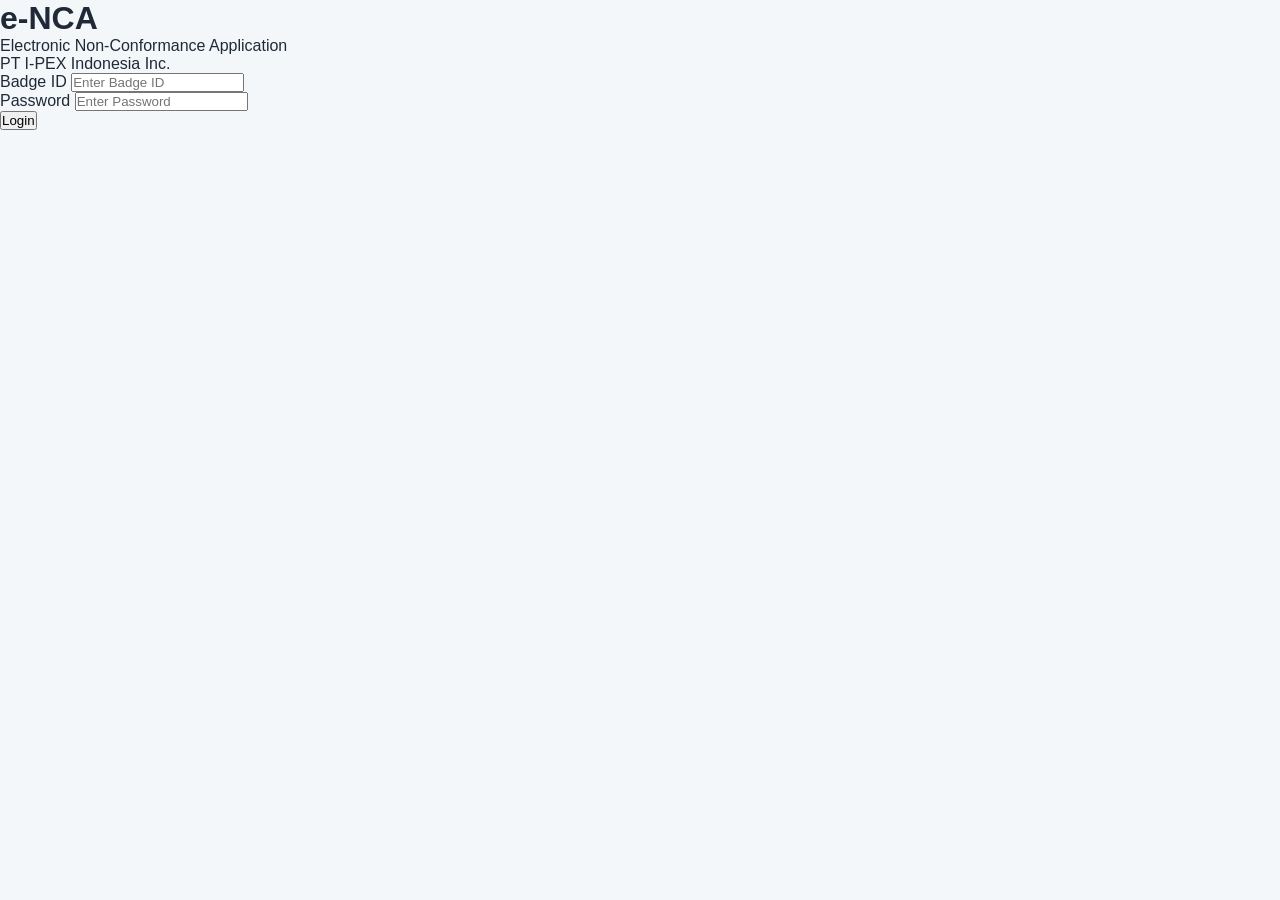
==== index.html @ eb80444a "Update index.html >> Dashboard 2 Chatgpt" ====
<!DOCTYPE html>
<html lang="en">
<head>
    <meta charset="UTF-8">
    <meta name="viewport" content="width=device-width, initial-scale=1.0">

    <title>e-NCA | IPEX Indonesia</title>

    <link rel="stylesheet" href="css/style.css">
</head>

<body>

    <main class="login-page">

        <div class="login-card">

            <div class="login-header">
                <h1>e-NCA</h1>

                <p>
                    Electronic Non-Conformance Application
                </p>

                <span>
                    PT I-PEX Indonesia Inc.
                </span>
            </div>

            <form id="login-form">

                <div class="form-group">

                    <label for="badge-id">
                        Badge ID
                    </label>

                    <input
                        type="text"
                        id="badge-id"
                        placeholder="Enter Badge ID"
                        required
                        autocomplete="username"
                    >

                </div>

                <div class="form-group">

                    <label for="password">
                        Password
                    </label>

                    <input
                        type="password"
                        id="password"
                        placeholder="Enter Password"
                        required
                        autocomplete="current-password"
                    >

                </div>

                <button
                    type="submit"
                    id="login-button"
                >
                    Login
                </button>

                <div id="login-message"></div>

            </form>

        </div>

    </main>

    <script
        type="module"
        src="js/login.js"
    ></script>

</body>
</html>
---- css/style.css ----
/* =========================================================
   e-NCA - Main Dashboard
   ========================================================= */

* {
    box-sizing: border-box;
    margin: 0;
    padding: 0;
}

body {
    font-family: Arial, Helvetica, sans-serif;
    background: #f4f7fa;
    color: #1f2937;
}

/* =========================
   Header
   ========================= */

.app-header {
    background: #0b3a63;
    color: white;
    min-height: 72px;
    padding: 12px 30px;

    display: flex;
    justify-content: space-between;
    align-items: center;
}

.header-left {
    display: flex;
    flex-direction: column;
}

.app-title {
    font-size: 25px;
    font-weight: bold;
}

.app-subtitle {
    font-size: 12px;
    opacity: 0.8;
}

.header-right {
    display: flex;
    align-items: center;
    gap: 18px;
}

.user-info {
    display: flex;
    flex-direction: column;
    text-align: right;
}

.user-info strong {
    font-size: 14px;
}

.user-info span {
    font-size: 11px;
    opacity: 0.75;
}

/* =========================
   Notification
   ========================= */

.notification-button {
    position: relative;

    border: none;
    background: transparent;
    color: white;

    font-size: 22px;
    cursor: pointer;
}

#notification-count {
    position: absolute;

    top: -7px;
    right: -8px;

    min-width: 18px;
    height: 18px;

    background: #dc2626;
    color: white;

    border-radius: 50%;

    font-size: 10px;
    font-weight: bold;

    display: flex;
    align-items: center;
    justify-content: center;
}

/* =========================
   Logout
   ========================= */

.logout-button {
    background: transparent;
    border: 1px solid rgba(255,255,255,0.5);
    color: white;

    padding: 7px 12px;
    border-radius: 5px;

    cursor: pointer;
}

.logout-button:hover {
    background: rgba(255,255,255,0.1);
}

/* =========================
   Container
   ========================= */

.container {
    max-width: 1400px;
    margin: 30px auto;
    padding: 0 25px;
}

/* =========================
   Page Header
   ========================= */

.page-header {
    display: flex;
    justify-content: space-between;
    align-items: center;

    margin-bottom: 25px;
}

.page-header h1 {
    color: #0b3a63;
    margin-bottom: 5px;
}

.page-header p {
    color: #6b7280;
    font-size: 14px;
}

/* =========================
   Buttons
   ========================= */

.primary-button {
    background: #0b3a63;
    color: white;

    border: none;
    border-radius: 6px;

    padding: 11px 16px;

    font-weight: 600;
    cursor: pointer;
}

.primary-button:hover {
    background: #14517f;
}

/* =========================
   KPI
   ========================= */

.kpi-grid {
    display: grid;
    grid-template-columns: repeat(4, 1fr);
    gap: 18px;

    margin-bottom: 25px;
}

.kpi-card {
    background: white;
    border-radius: 8px;

    padding: 20px;

    box-shadow: 0 2px 8px rgba(0,0,0,0.06);

    border-left: 4px solid #1d70b8;
}

.kpi-card span {
    display: block;

    color: #6b7280;
    font-size: 13px;

    margin-bottom: 8px;
}

.kpi-card strong {
    font-size: 28px;
    color: #0b3a63;
}

/* =========================
   Filter
   ========================= */

.filter-card {
    background: white;
    padding: 18px;

    border-radius: 8px;

    display: flex;
    gap: 10px;

    margin-bottom: 20px;

    box-shadow: 0 2px 8px rgba(0,0,0,0.05);
}

.filter-card input,
.filter-card select {
    padding: 10px;

    border: 1px solid #d1d5db;
    border-radius: 5px;

    font-size: 14px;
}

.filter-card input {
    flex: 1;
}

.filter-card button {
    padding: 10px 15px;

    border: 1px solid #d1d5db;
    background: #f9fafb;

    border-radius: 5px;

    cursor: pointer;
}

/* =========================
   Table
   ========================= */

.table-card {
    background: white;
    border-radius: 8px;

    box-shadow: 0 2px 8px rgba(0,0,0,0.05);

    overflow: hidden;
}

.table-header {
    padding: 18px 20px;
    border-bottom: 1px solid #e5e7eb;
}

.table-header h2 {
    color: #0b3a63;
    font-size: 18px;
}

.table-wrapper {
    overflow-x: auto;
}

table {
    width: 100%;
    border-collapse: collapse;
}

th {
    background: #eef3f8;

    color: #374151;

    text-align: left;

    padding: 12px 15px;

    font-size: 13px;
}

td {
    padding: 13px 15px;

    border-bottom: 1px solid #e5e7eb;

    font-size: 13px;
}

tr:hover td {
    background: #f9fafb;
}

.empty-state {
    text-align: center;
    color: #9ca3af;
    padding: 30px;
}

/* =========================
   Responsive
   ========================= */

@media (max-width: 800px) {

    .app-header {
        flex-direction: column;
        align-items: flex-start;
        gap: 12px;
    }

    .header-right {
        width: 100%;
        justify-content: space-between;
    }

    .kpi-grid {
        grid-template-columns: repeat(2, 1fr);
    }

    .page-header {
        flex-direction: column;
        align-items: flex-start;
        gap: 15px;
    }

}

@media (max-width: 500px) {

    .kpi-grid {
        grid-template-columns: 1fr;
    }

    .filter-card {
        flex-direction: column;
    }

}
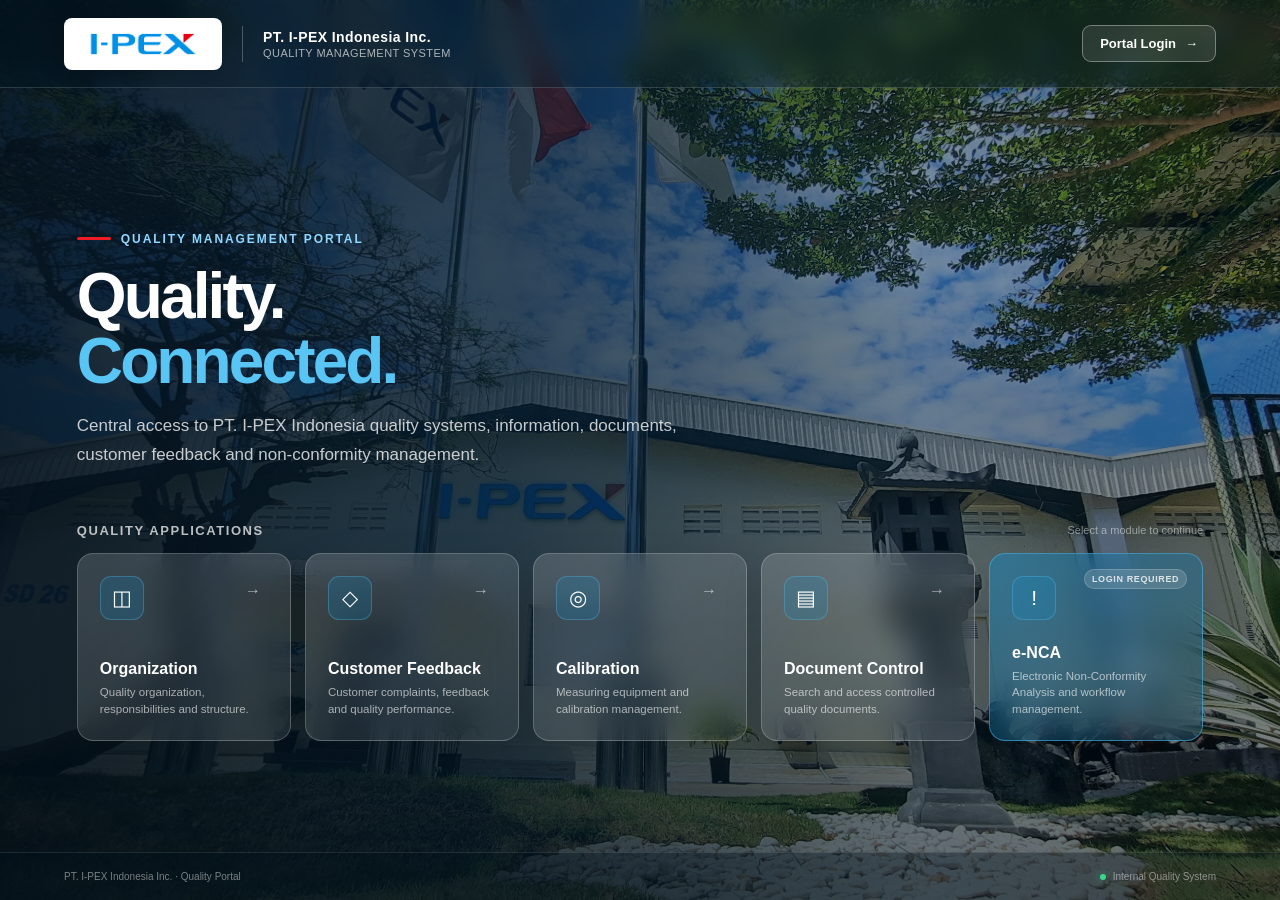
==== commit 1e42c64b: "Update index.html - homepage" ====
--- a/index.html
+++ b/index.html
@@ -1,85 +1,1240 @@
 <!DOCTYPE html>
 <html lang="en">
+
 <head>
+
     <meta charset="UTF-8">
-    <meta name="viewport" content="width=device-width, initial-scale=1.0">
-
-    <title>e-NCA | IPEX Indonesia</title>
-
-    <link rel="stylesheet" href="css/style.css">
+
+    <meta
+        name="viewport"
+        content="width=device-width, initial-scale=1.0"
+    >
+
+    <meta
+        name="theme-color"
+        content="#008fdd"
+    >
+
+    <title>IPI Quality Portal</title>
+
+    <style>
+
+        /* =========================================================
+           ROOT
+           ========================================================= */
+
+        :root {
+
+            --ipex-blue: #0095df;
+            --ipex-blue-dark: #006eae;
+            --ipex-blue-deep: #004d7f;
+            --ipex-red: #ed1c24;
+
+            --white: #ffffff;
+
+            --text-dark: #0f172a;
+            --text-muted: #64748b;
+
+            --border: rgba(255,255,255,.22);
+
+            --glass:
+                rgba(255,255,255,.12);
+
+            --glass-hover:
+                rgba(255,255,255,.20);
+
+        }
+
+
+        * {
+            box-sizing: border-box;
+            margin: 0;
+            padding: 0;
+        }
+
+
+        html,
+        body {
+            width: 100%;
+            min-height: 100%;
+        }
+
+
+        body {
+
+            font-family:
+                Inter,
+                "Segoe UI",
+                Arial,
+                sans-serif;
+
+            background: #071827;
+
+            color: var(--white);
+
+            overflow-x: hidden;
+        }
+
+
+        button,
+        a {
+            font: inherit;
+        }
+
+
+        a {
+            color: inherit;
+            text-decoration: none;
+        }
+
+
+        /* =========================================================
+           BACKGROUND
+           ========================================================= */
+
+        .portal-background {
+
+            position: fixed;
+            inset: 0;
+
+            background-image:
+                url("./assets/images/IPI-Front.png");
+
+            background-size: cover;
+            background-position: center center;
+            background-repeat: no-repeat;
+
+            z-index: -3;
+
+            transform: scale(1.015);
+        }
+
+
+        .portal-overlay {
+
+            position: fixed;
+            inset: 0;
+
+            background:
+                linear-gradient(
+                    90deg,
+                    rgba(3, 19, 32, .91) 0%,
+                    rgba(4, 30, 49, .78) 40%,
+                    rgba(4, 37, 59, .46) 72%,
+                    rgba(3, 20, 32, .42) 100%
+                );
+
+            z-index: -2;
+        }
+
+
+        .portal-gradient {
+
+            position: fixed;
+            inset: 0;
+
+            background:
+                linear-gradient(
+                    180deg,
+                    rgba(0,0,0,.16),
+                    transparent 30%,
+                    rgba(0,0,0,.28)
+                );
+
+            z-index: -1;
+        }
+
+
+        /* =========================================================
+           APP
+           ========================================================= */
+
+        .portal {
+
+            min-height: 100vh;
+
+            display: flex;
+            flex-direction: column;
+        }
+
+
+        /* =========================================================
+           HEADER
+           ========================================================= */
+
+        .portal-header {
+
+            height: 88px;
+
+            padding:
+                0 clamp(24px, 5vw, 80px);
+
+            display: flex;
+            align-items: center;
+            justify-content: space-between;
+
+            border-bottom:
+                1px solid rgba(255,255,255,.15);
+
+            background:
+                rgba(3, 23, 38, .30);
+
+            backdrop-filter:
+                blur(12px);
+
+            -webkit-backdrop-filter:
+                blur(12px);
+        }
+
+
+        .brand {
+
+            display: flex;
+            align-items: center;
+
+            gap: 20px;
+        }
+
+
+        .brand-logo-box {
+
+            height: 52px;
+
+            min-width: 150px;
+
+            display: flex;
+            align-items: center;
+
+            padding:
+                8px 14px;
+
+            background: white;
+
+            border-radius: 8px;
+
+            box-shadow:
+                0 8px 25px
+                rgba(0,0,0,.15);
+        }
+
+
+        .brand-logo {
+
+            width: 130px;
+            max-height: 38px;
+
+            object-fit: contain;
+        }
+
+
+        .brand-divider {
+
+            width: 1px;
+            height: 36px;
+
+            background:
+                rgba(255,255,255,.25);
+        }
+
+
+        .brand-company {
+
+            display: flex;
+            flex-direction: column;
+
+            gap: 2px;
+        }
+
+
+        .brand-company strong {
+
+            font-size: 14px;
+
+            letter-spacing:
+                .03em;
+        }
+
+
+        .brand-company span {
+
+            font-size: 11px;
+
+            color:
+                rgba(255,255,255,.65);
+
+            letter-spacing:
+                .04em;
+        }
+
+
+        /* =========================================================
+           HEADER LOGIN
+           ========================================================= */
+
+        .header-login {
+
+            display: inline-flex;
+            align-items: center;
+
+            gap: 9px;
+
+            padding:
+                10px 17px;
+
+            border:
+                1px solid
+                rgba(255,255,255,.35);
+
+            border-radius: 9px;
+
+            background:
+                rgba(255,255,255,.10);
+
+            color: white;
+
+            font-size: 13px;
+            font-weight: 600;
+
+            transition:
+                .2s ease;
+        }
+
+
+        .header-login:hover {
+
+            background:
+                rgba(255,255,255,.18);
+
+            border-color:
+                rgba(255,255,255,.60);
+
+            transform:
+                translateY(-1px);
+        }
+
+
+        /* =========================================================
+           MAIN
+           ========================================================= */
+
+        .portal-main {
+
+            flex: 1;
+
+            width: 100%;
+
+            max-width: 1500px;
+
+            margin: 0 auto;
+
+            padding:
+                clamp(55px, 8vh, 100px)
+                clamp(24px, 6vw, 90px)
+                45px;
+
+            display: flex;
+            flex-direction: column;
+
+            justify-content: center;
+        }
+
+
+        /* =========================================================
+           HERO
+           ========================================================= */
+
+        .hero {
+
+            max-width: 800px;
+
+            margin-bottom:
+                clamp(38px, 6vh, 65px);
+        }
+
+
+        .hero-eyebrow {
+
+            display: inline-flex;
+            align-items: center;
+
+            gap: 10px;
+
+            margin-bottom: 18px;
+
+            font-size: 12px;
+            font-weight: 700;
+
+            text-transform: uppercase;
+
+            letter-spacing:
+                .16em;
+
+            color: #8ed8ff;
+        }
+
+
+        .hero-eyebrow::before {
+
+            content: "";
+
+            width: 34px;
+            height: 3px;
+
+            border-radius: 20px;
+
+            background:
+                var(--ipex-red);
+        }
+
+
+        .hero h1 {
+
+            font-size:
+                clamp(38px, 5vw, 68px);
+
+            line-height: 1.02;
+
+            letter-spacing:
+                -.045em;
+
+            font-weight: 700;
+
+            margin-bottom: 18px;
+        }
+
+
+        .hero h1 span {
+
+            color: #59c5f5;
+        }
+
+
+        .hero-description {
+
+            max-width: 670px;
+
+            font-size:
+                clamp(14px, 1.4vw, 17px);
+
+            line-height: 1.65;
+
+            color:
+                rgba(255,255,255,.77);
+        }
+
+
+        /* =========================================================
+           MODULE AREA
+           ========================================================= */
+
+        .module-heading {
+
+            display: flex;
+            align-items: center;
+            justify-content: space-between;
+
+            margin-bottom: 15px;
+
+            gap: 20px;
+        }
+
+
+        .module-heading h2 {
+
+            font-size: 13px;
+
+            text-transform: uppercase;
+
+            letter-spacing:
+                .12em;
+
+            font-weight: 700;
+
+            color:
+                rgba(255,255,255,.72);
+        }
+
+
+        .module-heading span {
+
+            font-size: 11px;
+
+            color:
+                rgba(255,255,255,.48);
+        }
+
+
+        .module-grid {
+
+            display: grid;
+
+            grid-template-columns:
+                repeat(5, minmax(0, 1fr));
+
+            gap: 14px;
+        }
+
+
+        /* =========================================================
+           MODULE CARD
+           ========================================================= */
+
+        .module-card {
+
+            position: relative;
+
+            min-height: 175px;
+
+            padding: 22px;
+
+            display: flex;
+            flex-direction: column;
+
+            justify-content: space-between;
+
+            border:
+                1px solid var(--border);
+
+            border-radius: 16px;
+
+            background:
+                linear-gradient(
+                    145deg,
+                    rgba(255,255,255,.16),
+                    rgba(255,255,255,.07)
+                );
+
+            backdrop-filter:
+                blur(14px);
+
+            -webkit-backdrop-filter:
+                blur(14px);
+
+            box-shadow:
+                0 15px 40px
+                rgba(0,0,0,.13);
+
+            overflow: hidden;
+
+            transition:
+                transform .22s ease,
+                border-color .22s ease,
+                background .22s ease,
+                box-shadow .22s ease;
+        }
+
+
+        .module-card::before {
+
+            content: "";
+
+            position: absolute;
+
+            left: 0;
+            top: 0;
+
+            width: 3px;
+            height: 0;
+
+            background:
+                var(--ipex-blue);
+
+            transition:
+                height .25s ease;
+        }
+
+
+        .module-card:hover {
+
+            transform:
+                translateY(-5px);
+
+            background:
+                linear-gradient(
+                    145deg,
+                    rgba(255,255,255,.23),
+                    rgba(255,255,255,.11)
+                );
+
+            border-color:
+                rgba(255,255,255,.40);
+
+            box-shadow:
+                0 22px 50px
+                rgba(0,0,0,.20);
+        }
+
+
+        .module-card:hover::before {
+
+            height: 100%;
+        }
+
+
+        .module-top {
+
+            display: flex;
+            justify-content: space-between;
+
+            align-items: flex-start;
+        }
+
+
+        .module-icon {
+
+            width: 44px;
+            height: 44px;
+
+            border-radius: 11px;
+
+            display: flex;
+            align-items: center;
+            justify-content: center;
+
+            background:
+                rgba(0,149,223,.18);
+
+            border:
+                1px solid
+                rgba(96,200,248,.28);
+
+            font-size: 21px;
+        }
+
+
+        .module-arrow {
+
+            width: 30px;
+            height: 30px;
+
+            display: flex;
+            align-items: center;
+            justify-content: center;
+
+            border-radius: 50%;
+
+            color:
+                rgba(255,255,255,.60);
+
+            transition:
+                .2s ease;
+        }
+
+
+        .module-card:hover
+        .module-arrow {
+
+            background:
+                rgba(255,255,255,.13);
+
+            color: white;
+
+            transform:
+                translateX(2px);
+        }
+
+
+        .module-content {
+
+            margin-top: 24px;
+        }
+
+
+        .module-content h3 {
+
+            font-size: 16px;
+
+            margin-bottom: 6px;
+        }
+
+
+        .module-content p {
+
+            font-size: 11.5px;
+
+            line-height: 1.45;
+
+            color:
+                rgba(255,255,255,.62);
+        }
+
+
+        /* =========================================================
+           e-NCA FEATURED CARD
+           ========================================================= */
+
+        .module-card.featured {
+
+            border-color:
+                rgba(76,195,250,.48);
+
+            background:
+                linear-gradient(
+                    145deg,
+                    rgba(0,149,223,.38),
+                    rgba(0,83,132,.24)
+                );
+        }
+
+
+        .module-card.featured::before {
+
+            background:
+                var(--ipex-red);
+        }
+
+
+        .secure-badge {
+
+            position: absolute;
+
+            top: 15px;
+            right: 15px;
+
+            padding:
+                4px 7px;
+
+            border-radius: 20px;
+
+            background:
+                rgba(255,255,255,.15);
+
+            border:
+                1px solid
+                rgba(255,255,255,.18);
+
+            font-size: 9px;
+
+            font-weight: 700;
+
+            text-transform: uppercase;
+
+            letter-spacing:
+                .07em;
+
+            color:
+                rgba(255,255,255,.80);
+        }
+
+
+        /* =========================================================
+           FOOTER
+           ========================================================= */
+
+        .portal-footer {
+
+            padding:
+                18px
+                clamp(24px, 5vw, 80px);
+
+            display: flex;
+            align-items: center;
+            justify-content: space-between;
+
+            gap: 20px;
+
+            border-top:
+                1px solid rgba(255,255,255,.10);
+
+            background:
+                rgba(2, 17, 28, .35);
+
+            font-size: 10px;
+
+            color:
+                rgba(255,255,255,.46);
+        }
+
+
+        .footer-system {
+
+            display: flex;
+            align-items: center;
+
+            gap: 7px;
+        }
+
+
+        .system-dot {
+
+            width: 6px;
+            height: 6px;
+
+            border-radius: 50%;
+
+            background:
+                #39d98a;
+
+            box-shadow:
+                0 0 10px
+                rgba(57,217,138,.65);
+        }
+
+
+        /* =========================================================
+           RESPONSIVE
+           ========================================================= */
+
+        @media (max-width: 1150px) {
+
+            .module-grid {
+
+                grid-template-columns:
+                    repeat(3, 1fr);
+            }
+
+        }
+
+
+        @media (max-width: 760px) {
+
+            .portal-header {
+
+                height: 72px;
+
+                padding:
+                    0 18px;
+            }
+
+
+            .brand-logo-box {
+
+                min-width: auto;
+                height: 44px;
+
+                padding:
+                    7px 10px;
+            }
+
+
+            .brand-logo {
+
+                width: 105px;
+            }
+
+
+            .brand-divider,
+            .brand-company {
+
+                display: none;
+            }
+
+
+            .header-login span {
+
+                display: none;
+            }
+
+
+            .portal-main {
+
+                padding:
+                    55px 18px
+                    35px;
+            }
+
+
+            .hero {
+
+                margin-bottom: 38px;
+            }
+
+
+            .hero h1 {
+
+                font-size: 40px;
+            }
+
+
+            .module-grid {
+
+                grid-template-columns:
+                    repeat(2, 1fr);
+            }
+
+
+            .module-heading span {
+
+                display: none;
+            }
+
+
+            .portal-footer {
+
+                padding:
+                    15px 18px;
+
+                flex-direction: column;
+
+                align-items: flex-start;
+            }
+
+        }
+
+
+        @media (max-width: 500px) {
+
+            .module-grid {
+
+                grid-template-columns:
+                    1fr;
+            }
+
+
+            .module-card {
+
+                min-height: 150px;
+            }
+
+        }
+
+    </style>
+
 </head>
 
+
 <body>
 
-    <main class="login-page">
-
-        <div class="login-card">
-
-            <div class="login-header">
-                <h1>e-NCA</h1>
-
-                <p>
-                    Electronic Non-Conformance Application
+
+    <!-- =====================================================
+         FACTORY BACKGROUND
+         ===================================================== -->
+
+    <div class="portal-background"></div>
+    <div class="portal-overlay"></div>
+    <div class="portal-gradient"></div>
+
+
+    <div class="portal">
+
+
+        <!-- =================================================
+             HEADER
+             ================================================= -->
+
+        <header class="portal-header">
+
+
+            <div class="brand">
+
+                <div class="brand-logo-box">
+
+                    <img
+                        src="./assets/images/i-pex-logo.png"
+                        alt="I-PEX"
+                        class="brand-logo"
+                    >
+
+                </div>
+
+
+                <div class="brand-divider"></div>
+
+
+                <div class="brand-company">
+
+                    <strong>
+                        PT. I-PEX Indonesia Inc.
+                    </strong>
+
+                    <span>
+                        QUALITY MANAGEMENT SYSTEM
+                    </span>
+
+                </div>
+
+            </div>
+
+
+            <a
+                href="./pages/login.html"
+                class="header-login"
+            >
+
+                <span>Portal Login</span>
+
+                <strong>→</strong>
+
+            </a>
+
+
+        </header>
+
+
+        <!-- =================================================
+             MAIN
+             ================================================= -->
+
+        <main class="portal-main">
+
+
+            <!-- HERO -->
+
+            <section class="hero">
+
+                <div class="hero-eyebrow">
+                    Quality Management Portal
+                </div>
+
+
+                <h1>
+                    Quality.
+                    <br>
+                    <span>Connected.</span>
+                </h1>
+
+
+                <p class="hero-description">
+
+                    Central access to PT. I-PEX Indonesia
+                    quality systems, information, documents,
+                    customer feedback and non-conformity
+                    management.
+
                 </p>
 
-                <span>
-                    PT I-PEX Indonesia Inc.
-                </span>
+            </section>
+
+
+            <!-- =================================================
+                 MODULES
+                 ================================================= -->
+
+            <section>
+
+
+                <div class="module-heading">
+
+                    <h2>
+                        Quality Applications
+                    </h2>
+
+                    <span>
+                        Select a module to continue
+                    </span>
+
+                </div>
+
+
+                <div class="module-grid">
+
+
+                    <!-- ORGANIZATION -->
+
+                    <a
+                        href="./pages/organization.html"
+                        class="module-card"
+                    >
+
+                        <div class="module-top">
+
+                            <div class="module-icon">
+                                ◫
+                            </div>
+
+                            <div class="module-arrow">
+                                →
+                            </div>
+
+                        </div>
+
+
+                        <div class="module-content">
+
+                            <h3>
+                                Organization
+                            </h3>
+
+                            <p>
+                                Quality organization,
+                                responsibilities and structure.
+                            </p>
+
+                        </div>
+
+                    </a>
+
+
+                    <!-- CUSTOMER FEEDBACK -->
+
+                    <a
+                        href="./pages/customer-feedback.html"
+                        class="module-card"
+                    >
+
+                        <div class="module-top">
+
+                            <div class="module-icon">
+                                ◇
+                            </div>
+
+                            <div class="module-arrow">
+                                →
+                            </div>
+
+                        </div>
+
+
+                        <div class="module-content">
+
+                            <h3>
+                                Customer Feedback
+                            </h3>
+
+                            <p>
+                                Customer complaints, feedback
+                                and quality performance.
+                            </p>
+
+                        </div>
+
+                    </a>
+
+
+                    <!-- CALIBRATION -->
+
+                    <a
+                        href="./pages/calibration.html"
+                        class="module-card"
+                    >
+
+                        <div class="module-top">
+
+                            <div class="module-icon">
+                                ◎
+                            </div>
+
+                            <div class="module-arrow">
+                                →
+                            </div>
+
+                        </div>
+
+
+                        <div class="module-content">
+
+                            <h3>
+                                Calibration
+                            </h3>
+
+                            <p>
+                                Measuring equipment and
+                                calibration management.
+                            </p>
+
+                        </div>
+
+                    </a>
+
+
+                    <!-- DOCUMENT CONTROL -->
+
+                    <a
+                        href="./pages/document-control.html"
+                        class="module-card"
+                    >
+
+                        <div class="module-top">
+
+                            <div class="module-icon">
+                                ▤
+                            </div>
+
+                            <div class="module-arrow">
+                                →
+                            </div>
+
+                        </div>
+
+
+                        <div class="module-content">
+
+                            <h3>
+                                Document Control
+                            </h3>
+
+                            <p>
+                                Search and access controlled
+                                quality documents.
+                            </p>
+
+                        </div>
+
+                    </a>
+
+
+                    <!-- e-NCA -->
+
+                    <a
+                        href="./pages/login.html"
+                        class="module-card featured"
+                    >
+
+                        <div class="secure-badge">
+                            Login Required
+                        </div>
+
+
+                        <div class="module-top">
+
+                            <div class="module-icon">
+                                !
+                            </div>
+
+                        </div>
+
+
+                        <div class="module-content">
+
+                            <h3>
+                                e-NCA
+                            </h3>
+
+                            <p>
+                                Electronic Non-Conformity
+                                Analysis and workflow management.
+                            </p>
+
+                        </div>
+
+                    </a>
+
+
+                </div>
+
+            </section>
+
+
+        </main>
+
+
+        <!-- =================================================
+             FOOTER
+             ================================================= -->
+
+        <footer class="portal-footer">
+
+
+            <div>
+                PT. I-PEX Indonesia Inc. · Quality Portal
             </div>
 
-            <form id="login-form">
-
-                <div class="form-group">
-
-                    <label for="badge-id">
-                        Badge ID
-                    </label>
-
-                    <input
-                        type="text"
-                        id="badge-id"
-                        placeholder="Enter Badge ID"
-                        required
-                        autocomplete="username"
-                    >
-
-                </div>
-
-                <div class="form-group">
-
-                    <label for="password">
-                        Password
-                    </label>
-
-                    <input
-                        type="password"
-                        id="password"
-                        placeholder="Enter Password"
-                        required
-                        autocomplete="current-password"
-                    >
-
-                </div>
-
-                <button
-                    type="submit"
-                    id="login-button"
-                >
-                    Login
-                </button>
-
-                <div id="login-message"></div>
-
-            </form>
-
-        </div>
-
-    </main>
-
-    <script
-        type="module"
-        src="js/login.js"
-    ></script>
+
+            <div class="footer-system">
+
+                <span class="system-dot"></span>
+
+                Internal Quality System
+
+            </div>
+
+
+        </footer>
+
+
+    </div>
+
 
 </body>
+
 </html>
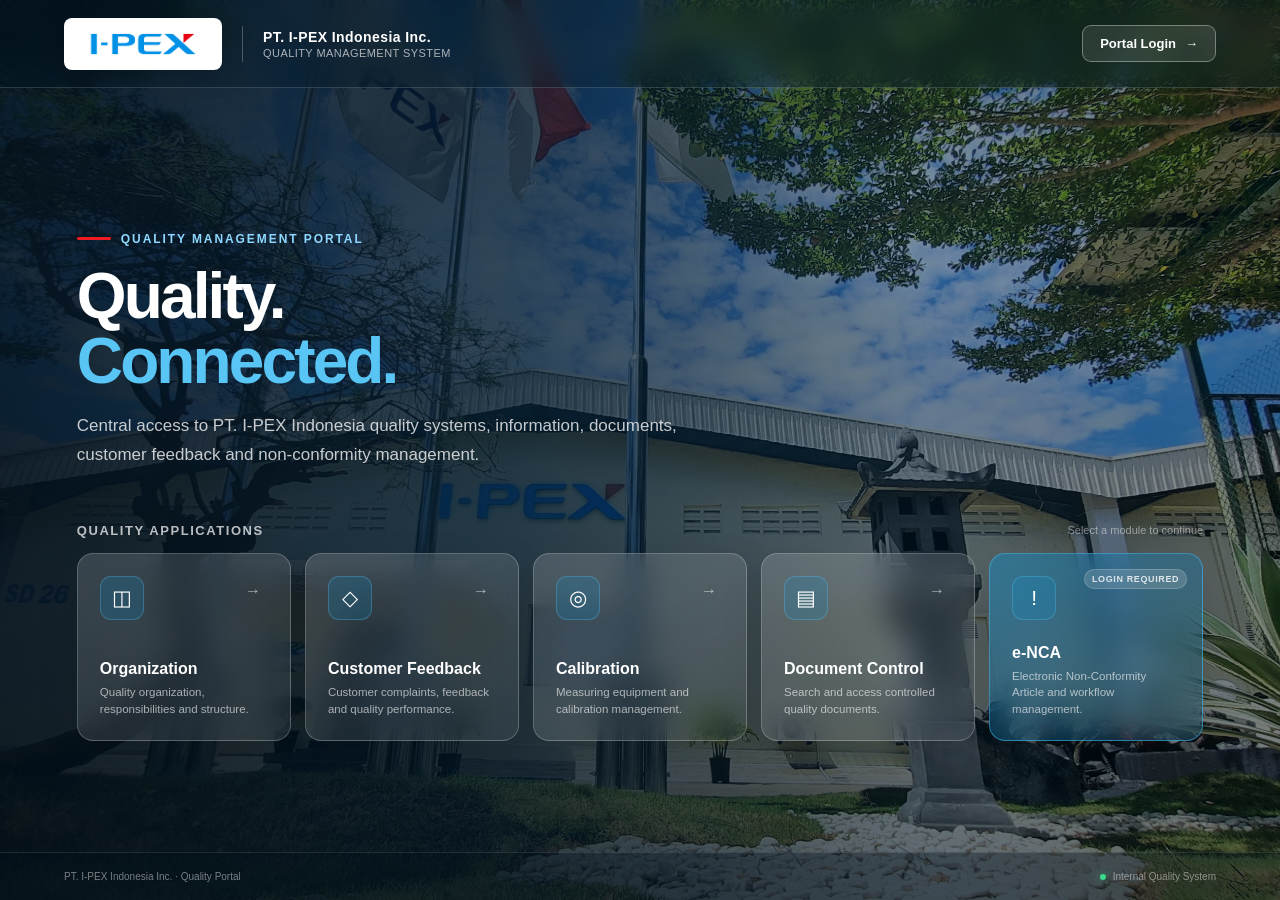
==== commit 94405bbc: "Update index.html" ====
--- a/index.html
+++ b/index.html
@@ -1023,6 +1023,8 @@
 
                     <a
                         href="./pages/organization.html"
+                        target="_blank"
+                        rel="noopener noreferrer"
                         class="module-card"
                     >
 
@@ -1059,6 +1061,8 @@
 
                     <a
                         href="./pages/customer-feedback.html"
+                        target="_blank"
+                        rel="noopener noreferrer"
                         class="module-card"
                     >
 
@@ -1095,6 +1099,8 @@
 
                     <a
                         href="./pages/calibration.html"
+                        target="_blank"
+                        rel="noopener noreferrer"
                         class="module-card"
                     >
 
@@ -1131,6 +1137,8 @@
 
                     <a
                         href="./pages/document-control.html"
+                        target="_blank"
+                        rel="noopener noreferrer"
                         class="module-card"
                     >
 
@@ -1167,6 +1175,8 @@
 
                     <a
                         href="./pages/login.html"
+                        target="_blank"
+                        rel="noopener noreferrer"
                         class="module-card featured"
                     >
 
@@ -1192,7 +1202,7 @@
 
                             <p>
                                 Electronic Non-Conformity
-                                Analysis and workflow management.
+                                Article and workflow management.
                             </p>
 
                         </div>
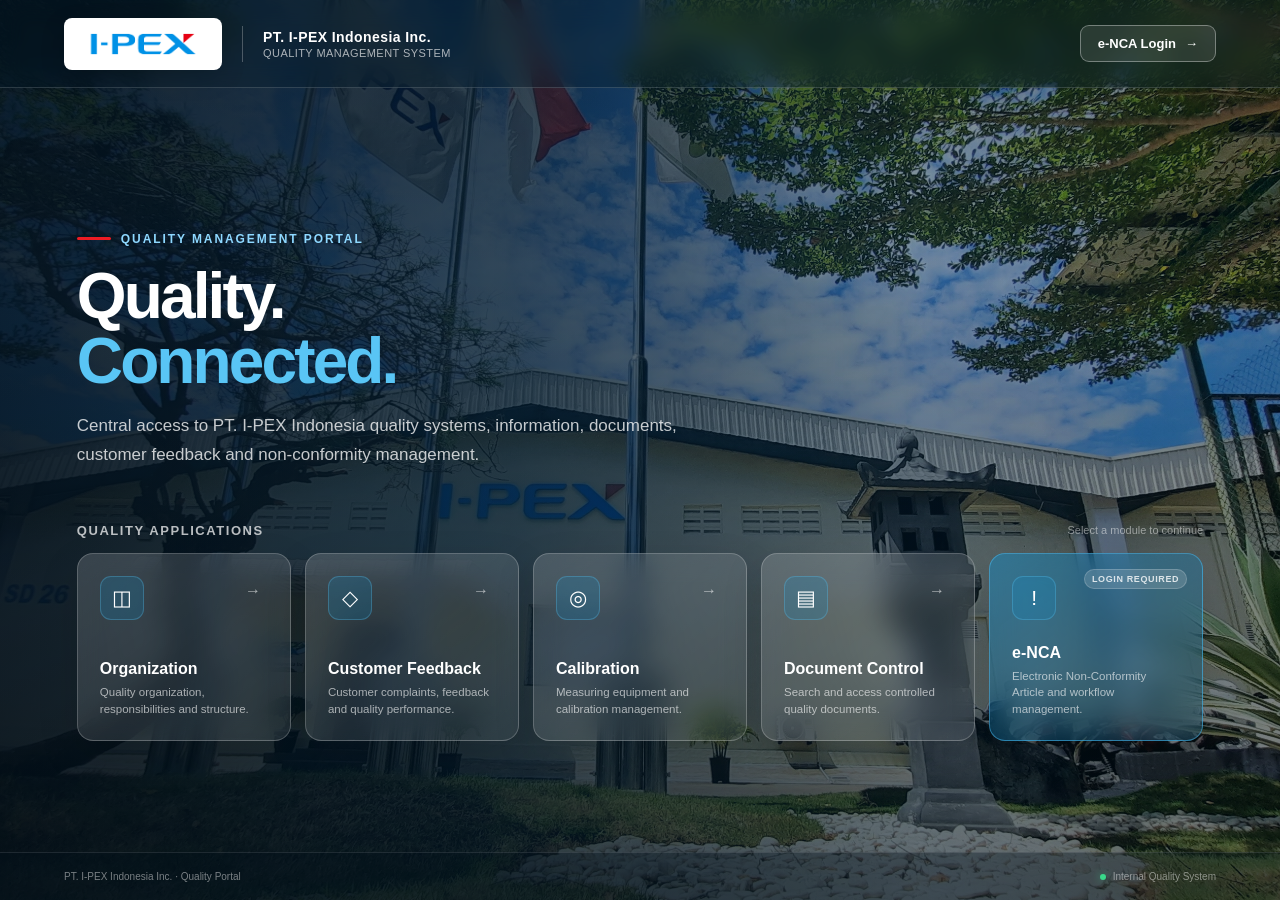
==== commit ae9e23d0: "Update index.html" ====
--- a/index.html
+++ b/index.html
@@ -947,11 +947,11 @@
 
 
             <a
-                href="./pages/login.html"
+                href="./login.html"
                 class="header-login"
             >
 
-                <span>Portal Login</span>
+                <span>e-NCA Login</span>
 
                 <strong>→</strong>
 
@@ -1174,7 +1174,7 @@
                     <!-- e-NCA -->
 
                     <a
-                        href="./pages/login.html"
+                        href="./login.html"
                         target="_blank"
                         rel="noopener noreferrer"
                         class="module-card featured"
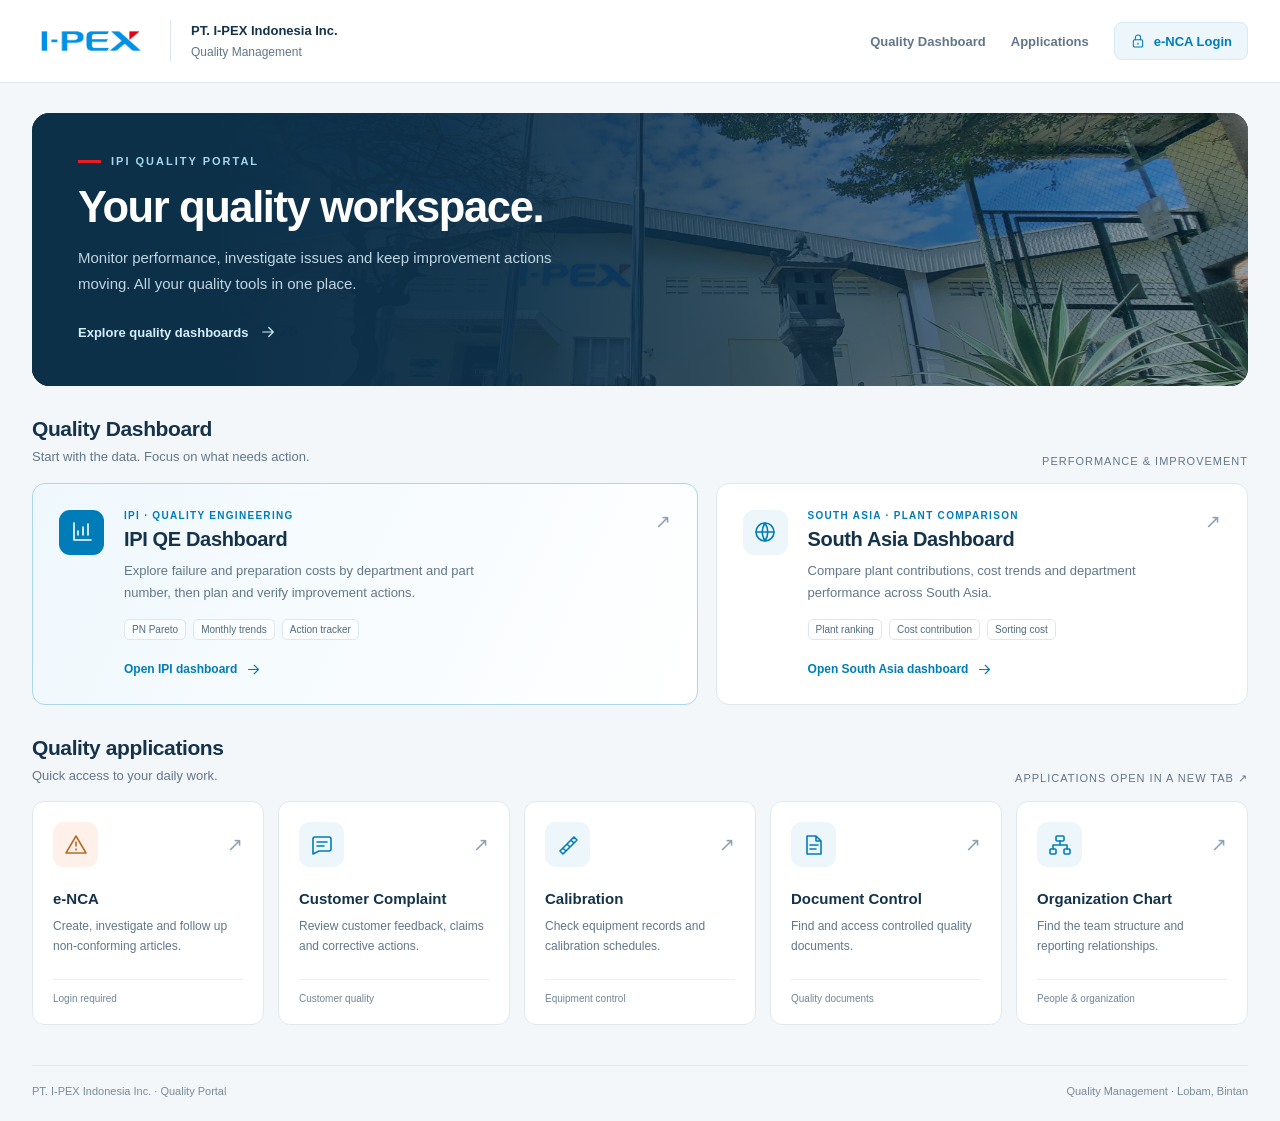
==== commit 58451aa3: "Add files via upload" ====
--- a/index.html
+++ b/index.html
@@ -1,1250 +1,11 @@
-<!DOCTYPE html>
-<html lang="en">
-
-<head>
-
-    <meta charset="UTF-8">
-
-    <meta
-        name="viewport"
-        content="width=device-width, initial-scale=1.0"
-    >
-
-    <meta
-        name="theme-color"
-        content="#008fdd"
-    >
-
-    <title>IPI Quality Portal</title>
-
-    <style>
-
-        /* =========================================================
-           ROOT
-           ========================================================= */
-
-        :root {
-
-            --ipex-blue: #0095df;
-            --ipex-blue-dark: #006eae;
-            --ipex-blue-deep: #004d7f;
-            --ipex-red: #ed1c24;
-
-            --white: #ffffff;
-
-            --text-dark: #0f172a;
-            --text-muted: #64748b;
-
-            --border: rgba(255,255,255,.22);
-
-            --glass:
-                rgba(255,255,255,.12);
-
-            --glass-hover:
-                rgba(255,255,255,.20);
-
-        }
-
-
-        * {
-            box-sizing: border-box;
-            margin: 0;
-            padding: 0;
-        }
-
-
-        html,
-        body {
-            width: 100%;
-            min-height: 100%;
-        }
-
-
-        body {
-
-            font-family:
-                Inter,
-                "Segoe UI",
-                Arial,
-                sans-serif;
-
-            background: #071827;
-
-            color: var(--white);
-
-            overflow-x: hidden;
-        }
-
-
-        button,
-        a {
-            font: inherit;
-        }
-
-
-        a {
-            color: inherit;
-            text-decoration: none;
-        }
-
-
-        /* =========================================================
-           BACKGROUND
-           ========================================================= */
-
-        .portal-background {
-
-            position: fixed;
-            inset: 0;
-
-            background-image:
-                url("./assets/images/IPI-Front.png");
-
-            background-size: cover;
-            background-position: center center;
-            background-repeat: no-repeat;
-
-            z-index: -3;
-
-            transform: scale(1.015);
-        }
-
-
-        .portal-overlay {
-
-            position: fixed;
-            inset: 0;
-
-            background:
-                linear-gradient(
-                    90deg,
-                    rgba(3, 19, 32, .91) 0%,
-                    rgba(4, 30, 49, .78) 40%,
-                    rgba(4, 37, 59, .46) 72%,
-                    rgba(3, 20, 32, .42) 100%
-                );
-
-            z-index: -2;
-        }
-
-
-        .portal-gradient {
-
-            position: fixed;
-            inset: 0;
-
-            background:
-                linear-gradient(
-                    180deg,
-                    rgba(0,0,0,.16),
-                    transparent 30%,
-                    rgba(0,0,0,.28)
-                );
-
-            z-index: -1;
-        }
-
-
-        /* =========================================================
-           APP
-           ========================================================= */
-
-        .portal {
-
-            min-height: 100vh;
-
-            display: flex;
-            flex-direction: column;
-        }
-
-
-        /* =========================================================
-           HEADER
-           ========================================================= */
-
-        .portal-header {
-
-            height: 88px;
-
-            padding:
-                0 clamp(24px, 5vw, 80px);
-
-            display: flex;
-            align-items: center;
-            justify-content: space-between;
-
-            border-bottom:
-                1px solid rgba(255,255,255,.15);
-
-            background:
-                rgba(3, 23, 38, .30);
-
-            backdrop-filter:
-                blur(12px);
-
-            -webkit-backdrop-filter:
-                blur(12px);
-        }
-
-
-        .brand {
-
-            display: flex;
-            align-items: center;
-
-            gap: 20px;
-        }
-
-
-        .brand-logo-box {
-
-            height: 52px;
-
-            min-width: 150px;
-
-            display: flex;
-            align-items: center;
-
-            padding:
-                8px 14px;
-
-            background: white;
-
-            border-radius: 8px;
-
-            box-shadow:
-                0 8px 25px
-                rgba(0,0,0,.15);
-        }
-
-
-        .brand-logo {
-
-            width: 130px;
-            max-height: 38px;
-
-            object-fit: contain;
-        }
-
-
-        .brand-divider {
-
-            width: 1px;
-            height: 36px;
-
-            background:
-                rgba(255,255,255,.25);
-        }
-
-
-        .brand-company {
-
-            display: flex;
-            flex-direction: column;
-
-            gap: 2px;
-        }
-
-
-        .brand-company strong {
-
-            font-size: 14px;
-
-            letter-spacing:
-                .03em;
-        }
-
-
-        .brand-company span {
-
-            font-size: 11px;
-
-            color:
-                rgba(255,255,255,.65);
-
-            letter-spacing:
-                .04em;
-        }
-
-
-        /* =========================================================
-           HEADER LOGIN
-           ========================================================= */
-
-        .header-login {
-
-            display: inline-flex;
-            align-items: center;
-
-            gap: 9px;
-
-            padding:
-                10px 17px;
-
-            border:
-                1px solid
-                rgba(255,255,255,.35);
-
-            border-radius: 9px;
-
-            background:
-                rgba(255,255,255,.10);
-
-            color: white;
-
-            font-size: 13px;
-            font-weight: 600;
-
-            transition:
-                .2s ease;
-        }
-
-
-        .header-login:hover {
-
-            background:
-                rgba(255,255,255,.18);
-
-            border-color:
-                rgba(255,255,255,.60);
-
-            transform:
-                translateY(-1px);
-        }
-
-
-        /* =========================================================
-           MAIN
-           ========================================================= */
-
-        .portal-main {
-
-            flex: 1;
-
-            width: 100%;
-
-            max-width: 1500px;
-
-            margin: 0 auto;
-
-            padding:
-                clamp(55px, 8vh, 100px)
-                clamp(24px, 6vw, 90px)
-                45px;
-
-            display: flex;
-            flex-direction: column;
-
-            justify-content: center;
-        }
-
-
-        /* =========================================================
-           HERO
-           ========================================================= */
-
-        .hero {
-
-            max-width: 800px;
-
-            margin-bottom:
-                clamp(38px, 6vh, 65px);
-        }
-
-
-        .hero-eyebrow {
-
-            display: inline-flex;
-            align-items: center;
-
-            gap: 10px;
-
-            margin-bottom: 18px;
-
-            font-size: 12px;
-            font-weight: 700;
-
-            text-transform: uppercase;
-
-            letter-spacing:
-                .16em;
-
-            color: #8ed8ff;
-        }
-
-
-        .hero-eyebrow::before {
-
-            content: "";
-
-            width: 34px;
-            height: 3px;
-
-            border-radius: 20px;
-
-            background:
-                var(--ipex-red);
-        }
-
-
-        .hero h1 {
-
-            font-size:
-                clamp(38px, 5vw, 68px);
-
-            line-height: 1.02;
-
-            letter-spacing:
-                -.045em;
-
-            font-weight: 700;
-
-            margin-bottom: 18px;
-        }
-
-
-        .hero h1 span {
-
-            color: #59c5f5;
-        }
-
-
-        .hero-description {
-
-            max-width: 670px;
-
-            font-size:
-                clamp(14px, 1.4vw, 17px);
-
-            line-height: 1.65;
-
-            color:
-                rgba(255,255,255,.77);
-        }
-
-
-        /* =========================================================
-           MODULE AREA
-           ========================================================= */
-
-        .module-heading {
-
-            display: flex;
-            align-items: center;
-            justify-content: space-between;
-
-            margin-bottom: 15px;
-
-            gap: 20px;
-        }
-
-
-        .module-heading h2 {
-
-            font-size: 13px;
-
-            text-transform: uppercase;
-
-            letter-spacing:
-                .12em;
-
-            font-weight: 700;
-
-            color:
-                rgba(255,255,255,.72);
-        }
-
-
-        .module-heading span {
-
-            font-size: 11px;
-
-            color:
-                rgba(255,255,255,.48);
-        }
-
-
-        .module-grid {
-
-            display: grid;
-
-            grid-template-columns:
-                repeat(5, minmax(0, 1fr));
-
-            gap: 14px;
-        }
-
-
-        /* =========================================================
-           MODULE CARD
-           ========================================================= */
-
-        .module-card {
-
-            position: relative;
-
-            min-height: 175px;
-
-            padding: 22px;
-
-            display: flex;
-            flex-direction: column;
-
-            justify-content: space-between;
-
-            border:
-                1px solid var(--border);
-
-            border-radius: 16px;
-
-            background:
-                linear-gradient(
-                    145deg,
-                    rgba(255,255,255,.16),
-                    rgba(255,255,255,.07)
-                );
-
-            backdrop-filter:
-                blur(14px);
-
-            -webkit-backdrop-filter:
-                blur(14px);
-
-            box-shadow:
-                0 15px 40px
-                rgba(0,0,0,.13);
-
-            overflow: hidden;
-
-            transition:
-                transform .22s ease,
-                border-color .22s ease,
-                background .22s ease,
-                box-shadow .22s ease;
-        }
-
-
-        .module-card::before {
-
-            content: "";
-
-            position: absolute;
-
-            left: 0;
-            top: 0;
-
-            width: 3px;
-            height: 0;
-
-            background:
-                var(--ipex-blue);
-
-            transition:
-                height .25s ease;
-        }
-
-
-        .module-card:hover {
-
-            transform:
-                translateY(-5px);
-
-            background:
-                linear-gradient(
-                    145deg,
-                    rgba(255,255,255,.23),
-                    rgba(255,255,255,.11)
-                );
-
-            border-color:
-                rgba(255,255,255,.40);
-
-            box-shadow:
-                0 22px 50px
-                rgba(0,0,0,.20);
-        }
-
-
-        .module-card:hover::before {
-
-            height: 100%;
-        }
-
-
-        .module-top {
-
-            display: flex;
-            justify-content: space-between;
-
-            align-items: flex-start;
-        }
-
-
-        .module-icon {
-
-            width: 44px;
-            height: 44px;
-
-            border-radius: 11px;
-
-            display: flex;
-            align-items: center;
-            justify-content: center;
-
-            background:
-                rgba(0,149,223,.18);
-
-            border:
-                1px solid
-                rgba(96,200,248,.28);
-
-            font-size: 21px;
-        }
-
-
-        .module-arrow {
-
-            width: 30px;
-            height: 30px;
-
-            display: flex;
-            align-items: center;
-            justify-content: center;
-
-            border-radius: 50%;
-
-            color:
-                rgba(255,255,255,.60);
-
-            transition:
-                .2s ease;
-        }
-
-
-        .module-card:hover
-        .module-arrow {
-
-            background:
-                rgba(255,255,255,.13);
-
-            color: white;
-
-            transform:
-                translateX(2px);
-        }
-
-
-        .module-content {
-
-            margin-top: 24px;
-        }
-
-
-        .module-content h3 {
-
-            font-size: 16px;
-
-            margin-bottom: 6px;
-        }
-
-
-        .module-content p {
-
-            font-size: 11.5px;
-
-            line-height: 1.45;
-
-            color:
-                rgba(255,255,255,.62);
-        }
-
-
-        /* =========================================================
-           e-NCA FEATURED CARD
-           ========================================================= */
-
-        .module-card.featured {
-
-            border-color:
-                rgba(76,195,250,.48);
-
-            background:
-                linear-gradient(
-                    145deg,
-                    rgba(0,149,223,.38),
-                    rgba(0,83,132,.24)
-                );
-        }
-
-
-        .module-card.featured::before {
-
-            background:
-                var(--ipex-red);
-        }
-
-
-        .secure-badge {
-
-            position: absolute;
-
-            top: 15px;
-            right: 15px;
-
-            padding:
-                4px 7px;
-
-            border-radius: 20px;
-
-            background:
-                rgba(255,255,255,.15);
-
-            border:
-                1px solid
-                rgba(255,255,255,.18);
-
-            font-size: 9px;
-
-            font-weight: 700;
-
-            text-transform: uppercase;
-
-            letter-spacing:
-                .07em;
-
-            color:
-                rgba(255,255,255,.80);
-        }
-
-
-        /* =========================================================
-           FOOTER
-           ========================================================= */
-
-        .portal-footer {
-
-            padding:
-                18px
-                clamp(24px, 5vw, 80px);
-
-            display: flex;
-            align-items: center;
-            justify-content: space-between;
-
-            gap: 20px;
-
-            border-top:
-                1px solid rgba(255,255,255,.10);
-
-            background:
-                rgba(2, 17, 28, .35);
-
-            font-size: 10px;
-
-            color:
-                rgba(255,255,255,.46);
-        }
-
-
-        .footer-system {
-
-            display: flex;
-            align-items: center;
-
-            gap: 7px;
-        }
-
-
-        .system-dot {
-
-            width: 6px;
-            height: 6px;
-
-            border-radius: 50%;
-
-            background:
-                #39d98a;
-
-            box-shadow:
-                0 0 10px
-                rgba(57,217,138,.65);
-        }
-
-
-        /* =========================================================
-           RESPONSIVE
-           ========================================================= */
-
-        @media (max-width: 1150px) {
-
-            .module-grid {
-
-                grid-template-columns:
-                    repeat(3, 1fr);
-            }
-
-        }
-
-
-        @media (max-width: 760px) {
-
-            .portal-header {
-
-                height: 72px;
-
-                padding:
-                    0 18px;
-            }
-
-
-            .brand-logo-box {
-
-                min-width: auto;
-                height: 44px;
-
-                padding:
-                    7px 10px;
-            }
-
-
-            .brand-logo {
-
-                width: 105px;
-            }
-
-
-            .brand-divider,
-            .brand-company {
-
-                display: none;
-            }
-
-
-            .header-login span {
-
-                display: none;
-            }
-
-
-            .portal-main {
-
-                padding:
-                    55px 18px
-                    35px;
-            }
-
-
-            .hero {
-
-                margin-bottom: 38px;
-            }
-
-
-            .hero h1 {
-
-                font-size: 40px;
-            }
-
-
-            .module-grid {
-
-                grid-template-columns:
-                    repeat(2, 1fr);
-            }
-
-
-            .module-heading span {
-
-                display: none;
-            }
-
-
-            .portal-footer {
-
-                padding:
-                    15px 18px;
-
-                flex-direction: column;
-
-                align-items: flex-start;
-            }
-
-        }
-
-
-        @media (max-width: 500px) {
-
-            .module-grid {
-
-                grid-template-columns:
-                    1fr;
-            }
-
-
-            .module-card {
-
-                min-height: 150px;
-            }
-
-        }
-
-    </style>
-
-</head>
-
-
-<body>
-
-
-    <!-- =====================================================
-         FACTORY BACKGROUND
-         ===================================================== -->
-
-    <div class="portal-background"></div>
-    <div class="portal-overlay"></div>
-    <div class="portal-gradient"></div>
-
-
-    <div class="portal">
-
-
-        <!-- =================================================
-             HEADER
-             ================================================= -->
-
-        <header class="portal-header">
-
-
-            <div class="brand">
-
-                <div class="brand-logo-box">
-
-                    <img
-                        src="./assets/images/i-pex-logo.png"
-                        alt="I-PEX"
-                        class="brand-logo"
-                    >
-
-                </div>
-
-
-                <div class="brand-divider"></div>
-
-
-                <div class="brand-company">
-
-                    <strong>
-                        PT. I-PEX Indonesia Inc.
-                    </strong>
-
-                    <span>
-                        QUALITY MANAGEMENT SYSTEM
-                    </span>
-
-                </div>
-
-            </div>
-
-
-            <a
-                href="./login.html"
-                class="header-login"
-            >
-
-                <span>e-NCA Login</span>
-
-                <strong>→</strong>
-
-            </a>
-
-
-        </header>
-
-
-        <!-- =================================================
-             MAIN
-             ================================================= -->
-
-        <main class="portal-main">
-
-
-            <!-- HERO -->
-
-            <section class="hero">
-
-                <div class="hero-eyebrow">
-                    Quality Management Portal
-                </div>
-
-
-                <h1>
-                    Quality.
-                    <br>
-                    <span>Connected.</span>
-                </h1>
-
-
-                <p class="hero-description">
-
-                    Central access to PT. I-PEX Indonesia
-                    quality systems, information, documents,
-                    customer feedback and non-conformity
-                    management.
-
-                </p>
-
-            </section>
-
-
-            <!-- =================================================
-                 MODULES
-                 ================================================= -->
-
-            <section>
-
-
-                <div class="module-heading">
-
-                    <h2>
-                        Quality Applications
-                    </h2>
-
-                    <span>
-                        Select a module to continue
-                    </span>
-
-                </div>
-
-
-                <div class="module-grid">
-
-
-                    <!-- ORGANIZATION -->
-
-                    <a
-                        href="./pages/organization.html"
-                        target="_blank"
-                        rel="noopener noreferrer"
-                        class="module-card"
-                    >
-
-                        <div class="module-top">
-
-                            <div class="module-icon">
-                                ◫
-                            </div>
-
-                            <div class="module-arrow">
-                                →
-                            </div>
-
-                        </div>
-
-
-                        <div class="module-content">
-
-                            <h3>
-                                Organization
-                            </h3>
-
-                            <p>
-                                Quality organization,
-                                responsibilities and structure.
-                            </p>
-
-                        </div>
-
-                    </a>
-
-
-                    <!-- CUSTOMER FEEDBACK -->
-
-                    <a
-                        href="./pages/customer-feedback.html"
-                        target="_blank"
-                        rel="noopener noreferrer"
-                        class="module-card"
-                    >
-
-                        <div class="module-top">
-
-                            <div class="module-icon">
-                                ◇
-                            </div>
-
-                            <div class="module-arrow">
-                                →
-                            </div>
-
-                        </div>
-
-
-                        <div class="module-content">
-
-                            <h3>
-                                Customer Feedback
-                            </h3>
-
-                            <p>
-                                Customer complaints, feedback
-                                and quality performance.
-                            </p>
-
-                        </div>
-
-                    </a>
-
-
-                    <!-- CALIBRATION -->
-
-                    <a
-                        href="./pages/calibration.html"
-                        target="_blank"
-                        rel="noopener noreferrer"
-                        class="module-card"
-                    >
-
-                        <div class="module-top">
-
-                            <div class="module-icon">
-                                ◎
-                            </div>
-
-                            <div class="module-arrow">
-                                →
-                            </div>
-
-                        </div>
-
-
-                        <div class="module-content">
-
-                            <h3>
-                                Calibration
-                            </h3>
-
-                            <p>
-                                Measuring equipment and
-                                calibration management.
-                            </p>
-
-                        </div>
-
-                    </a>
-
-
-                    <!-- DOCUMENT CONTROL -->
-
-                    <a
-                        href="./pages/document-control.html"
-                        target="_blank"
-                        rel="noopener noreferrer"
-                        class="module-card"
-                    >
-
-                        <div class="module-top">
-
-                            <div class="module-icon">
-                                ▤
-                            </div>
-
-                            <div class="module-arrow">
-                                →
-                            </div>
-
-                        </div>
-
-
-                        <div class="module-content">
-
-                            <h3>
-                                Document Control
-                            </h3>
-
-                            <p>
-                                Search and access controlled
-                                quality documents.
-                            </p>
-
-                        </div>
-
-                    </a>
-
-
-                    <!-- e-NCA -->
-
-                    <a
-                        href="./login.html"
-                        target="_blank"
-                        rel="noopener noreferrer"
-                        class="module-card featured"
-                    >
-
-                        <div class="secure-badge">
-                            Login Required
-                        </div>
-
-
-                        <div class="module-top">
-
-                            <div class="module-icon">
-                                !
-                            </div>
-
-                        </div>
-
-
-                        <div class="module-content">
-
-                            <h3>
-                                e-NCA
-                            </h3>
-
-                            <p>
-                                Electronic Non-Conformity
-                                Article and workflow management.
-                            </p>
-
-                        </div>
-
-                    </a>
-
-
-                </div>
-
-            </section>
-
-
-        </main>
-
-
-        <!-- =================================================
-             FOOTER
-             ================================================= -->
-
-        <footer class="portal-footer">
-
-
-            <div>
-                PT. I-PEX Indonesia Inc. · Quality Portal
-            </div>
-
-
-            <div class="footer-system">
-
-                <span class="system-dot"></span>
-
-                Internal Quality System
-
-            </div>
-
-
-        </footer>
-
-
-    </div>
-
-
-</body>
-
-</html>
+<!doctype html>
+<html lang="en"><head><meta charset="utf-8"><meta name="viewport" content="width=device-width,initial-scale=1"><meta name="theme-color" content="#0d3049"><title>IPI Quality Portal</title><style>
+:root{--blue:#007db8;--ink:#143249;--muted:#617789;--line:#e0e8ef;--bg:#f4f7fa}*{box-sizing:border-box}html{scroll-behavior:smooth;scroll-padding-top:25px}body{margin:0;background:var(--bg);color:var(--ink);font:14px "Segoe UI",Arial,sans-serif}a{color:inherit;text-decoration:none}a:focus-visible,button:focus-visible{outline:3px solid #0095df;outline-offset:5px}svg{width:24px;height:24px;flex-shrink:0}.skip{position:absolute;left:18px;top:-70px;background:white;padding:12px;z-index:20}.skip:focus{top:10px}.header{background:white;border-bottom:1px solid var(--line)}.header-inner{max-width:1320px;margin:auto;padding:20px 32px;display:flex;align-items:center;justify-content:space-between;gap:24px}.brand{display:flex;align-items:center;gap:20px}.logo{width:118px;height:36px;object-fit:contain}.brand-copy{border-left:1px solid #dbe4ec;padding-left:20px;font-size:12px;line-height:1.7}.brand-copy strong{display:block;font-size:13px}.brand-copy span{color:var(--muted)}nav{display:flex;align-items:center;gap:25px;font-size:13px;font-weight:600}nav>a:not(.login){color:var(--muted)}nav>a:hover{color:var(--blue)}.login{background:#edf6fb;padding:10px 15px;border:1px solid #d5eaf6;border-radius:8px;color:var(--blue);display:flex;align-items:center;gap:8px}.login svg{width:16px;height:16px}main{max-width:1320px;margin:auto;padding:30px 32px 40px}.hero{position:relative;overflow:hidden;border-radius:18px;background:#103750;min-height:270px;color:white;display:flex;align-items:center;padding:42px 46px}.hero::before{content:"";position:absolute;inset:0;background:linear-gradient(90deg,#0d3049 15%,rgba(13,48,73,.94) 38%,rgba(13,48,73,.4) 100%),url('./assets/images/IPI-Front.png') center 52%/cover no-repeat}.hero-content{position:relative;max-width:620px}.eyebrow{font-size:11px;letter-spacing:2px;text-transform:uppercase;font-weight:700;display:flex;align-items:center;gap:10px;color:#a6d6ee}.eyebrow::before{content:"";display:block;width:23px;height:3px;background:#ed1c24}h1{font-size:clamp(32px,3.4vw,46px);letter-spacing:-1.4px;font-weight:650;margin:16px 0 13px;line-height:1.12}.hero p{color:#c0d5e2;line-height:1.7;margin:0;max-width:510px;font-size:15px}.hero-link{display:inline-flex;align-items:center;gap:10px;margin-top:24px;font-size:13px;font-weight:600;color:#d4edfb}.hero-link svg{width:18px}.section{margin-top:31px}.section-head{display:flex;align-items:end;justify-content:space-between;gap:15px;margin-bottom:16px}.section-head h2{font-size:21px;margin:0 0 6px;letter-spacing:-.4px}.section-head p{font-size:13px;color:var(--muted);margin:0;line-height:1.5}.section-tag{font-size:11px;text-transform:uppercase;letter-spacing:1px;color:var(--muted);white-space:nowrap}.dash-grid{display:grid;grid-template-columns:1.25fr 1fr;gap:18px}.dashboard-card{display:flex;gap:20px;align-items:start;padding:26px;background:white;border:1px solid var(--line);border-radius:13px;position:relative;transition:transform .18s,border-color .18s,box-shadow .18s}.dashboard-card.primary{border-color:#abd7ec;background:linear-gradient(115deg,#eff8fd,white)}.dashboard-card:hover,.app-card:hover{transform:translateY(-3px);border-color:#9fcce2;box-shadow:0 10px 25px #1432490c}.icon{background:#edf6fb;color:var(--blue);width:45px;height:45px;border-radius:11px;display:flex;align-items:center;justify-content:center;flex-shrink:0}.dashboard-card.primary .icon{background:var(--blue);color:white}.dash-content{flex:1;min-width:0}.card-kicker{font-size:10px;text-transform:uppercase;letter-spacing:1.3px;color:var(--blue);font-weight:700;margin-bottom:7px}.dashboard-card h3{font-size:20px;margin:0 0 9px;letter-spacing:-.35px}.dashboard-card p{font-size:13px;line-height:1.7;color:var(--muted);margin:0;max-width:395px}.features{display:flex;flex-wrap:wrap;gap:7px;margin-top:15px}.features span{font-size:10px;border:1px solid #dce8ef;border-radius:5px;padding:4px 7px;color:#506b7f;background:#ffffff9c}.open-link{display:flex;align-items:center;gap:8px;color:var(--blue);font-size:12px;font-weight:650;margin-top:21px}.open-link svg{height:17px;width:17px}.app-grid{display:grid;grid-template-columns:repeat(5,minmax(0,1fr));gap:14px}.app-card{background:white;border:1px solid var(--line);border-radius:12px;padding:20px;display:flex;flex-direction:column;transition:transform .18s,border-color .18s,box-shadow .18s}.card-top{display:flex;align-items:center;justify-content:space-between;margin-bottom:21px}.external{color:#8da2b2;font-size:19px}.app-card h3{font-size:15px;line-height:1.4;margin:0 0 8px}.app-card p{font-size:12px;line-height:1.65;color:var(--muted);margin:0 0 22px}.card-label{border-top:1px solid #edf1f5;padding-top:13px;margin-top:auto;color:#718597;font-size:10px}.app-card:first-child .icon{background:#fff1e9;color:#b76d2b}footer{max-width:1320px;margin:auto;padding:0 32px 24px;display:flex;gap:15px;justify-content:space-between;color:#778b9a;font-size:11px}.footer-inner{border-top:1px solid var(--line);padding-top:19px;display:flex;justify-content:space-between;gap:15px;width:100%}.logo-fallback{color:var(--blue);font-size:24px;font-weight:800;letter-spacing:1px}.logo-fallback[hidden]{display:none}@media(min-width:1500px){main{padding-top:38px}.hero{min-height:300px}}@media(max-width:1050px){.app-grid{grid-template-columns:repeat(3,minmax(0,1fr))}nav{gap:15px}.brand-copy{display:none}}@media(max-width:720px){.header-inner{padding:17px 20px}nav>a:not(.login){display:none}main{padding:22px 18px 30px}.hero{padding:30px 26px;min-height:255px}.hero::before{background:linear-gradient(90deg,#0d3049ee,#0d3049b0),url('./assets/images/IPI-Front.png') center/cover}.dash-grid{grid-template-columns:1fr}.dashboard-card{padding:22px}.section-tag{display:none}.app-grid{grid-template-columns:repeat(2,minmax(0,1fr))}.app-card{padding:17px}footer{padding:0 18px 22px}.footer-inner{flex-direction:column;gap:7px}h1{font-size:35px}}@media(max-width:380px){.app-grid{grid-template-columns:1fr}.dashboard-card{gap:13px}.dashboard-card>.icon{width:36px;height:36px}.logo{width:100px}.login{padding:9px 11px}}@media(prefers-reduced-motion:reduce){html{scroll-behavior:auto}*{transition:none!important}}
+</style></head><body><a class="skip" href="#main">Skip to content</a><header class="header"><div class="header-inner"><div class="brand"><img class="logo" id="logo" src="./assets/images/i-pex-logo.png" alt="I-PEX"><span id="logoFallback" class="logo-fallback" hidden>I-PEX</span><div class="brand-copy"><strong>PT. I-PEX Indonesia Inc.</strong><span>Quality Management</span></div></div><nav aria-label="Main navigation"><a href="#dashboards">Quality Dashboard</a><a href="#applications">Applications</a><a class="login" href="./login.html"><svg viewBox="0 0 24 24" fill="none" stroke="currentColor" stroke-width="1.6" stroke-linecap="round" stroke-linejoin="round" aria-hidden="true"><rect x="5" y="10" width="14" height="11" rx="2"/><path d="M8 10V7a4 4 0 0 1 8 0v3m-4 5v2"/></svg><span>e-NCA Login</span></a></nav></div></header><main id="main"><section class="hero" aria-labelledby="welcome"><div class="hero-content"><div class="eyebrow">IPI Quality Portal</div><h1 id="welcome">Your quality workspace.</h1><p>Monitor performance, investigate issues and keep improvement actions moving. All your quality tools in one place.</p><a class="hero-link" href="#dashboards">Explore quality dashboards <svg viewBox="0 0 24 24" fill="none" stroke="currentColor" stroke-width="1.6" stroke-linecap="round" stroke-linejoin="round" aria-hidden="true"><path d="M5 12h14m-6-6 6 6-6 6"/></svg></a></div></section><section class="section" id="dashboards" aria-labelledby="dashboard-heading"><div class="section-head"><div><h2 id="dashboard-heading">Quality Dashboard</h2><p>Start with the data. Focus on what needs action.</p></div><span class="section-tag">Performance & improvement</span></div><div class="dash-grid"><a class="dashboard-card primary" href="./pages/IPI_QE_Decision_Dashboard.html" target="_blank" rel="noopener noreferrer"><span class="icon"><svg viewBox="0 0 24 24" fill="none" stroke="currentColor" stroke-width="1.6" stroke-linecap="round" stroke-linejoin="round" aria-hidden="true"><path d="M4 3v17h17M8 15v-4m5 4V7m5 8V4"/></svg></span><div class="dash-content"><div class="card-kicker">IPI · Quality engineering</div><h3>IPI QE Dashboard</h3><p>Explore failure and preparation costs by department and part number, then plan and verify improvement actions.</p><div class="features"><span>PN Pareto</span><span>Monthly trends</span><span>Action tracker</span></div><span class="open-link">Open IPI dashboard <svg viewBox="0 0 24 24" fill="none" stroke="currentColor" stroke-width="1.6" stroke-linecap="round" stroke-linejoin="round" aria-hidden="true"><path d="M5 12h14m-6-6 6 6-6 6"/></svg></span></div><span class="external" aria-label="Opens in a new tab">↗</span></a><a class="dashboard-card" href="./pages/SA_Quality_Cost_Dashboard.html" target="_blank" rel="noopener noreferrer"><span class="icon"><svg viewBox="0 0 24 24" fill="none" stroke="currentColor" stroke-width="1.6" stroke-linecap="round" stroke-linejoin="round" aria-hidden="true"><circle cx="12" cy="12" r="9"/><path d="M3 12h18M12 3a17 17 0 0 1 0 18 17 17 0 0 1 0-18Z"/></svg></span><div class="dash-content"><div class="card-kicker">South Asia · Plant comparison</div><h3>South Asia Dashboard</h3><p>Compare plant contributions, cost trends and department performance across South Asia.</p><div class="features"><span>Plant ranking</span><span>Cost contribution</span><span>Sorting cost</span></div><span class="open-link">Open South Asia dashboard <svg viewBox="0 0 24 24" fill="none" stroke="currentColor" stroke-width="1.6" stroke-linecap="round" stroke-linejoin="round" aria-hidden="true"><path d="M5 12h14m-6-6 6 6-6 6"/></svg></span></div><span class="external" aria-label="Opens in a new tab">↗</span></a></div></section><section class="section" id="applications" aria-labelledby="app-heading"><div class="section-head"><div><h2 id="app-heading">Quality applications</h2><p>Quick access to your daily work.</p></div><span class="section-tag">Applications open in a new tab ↗</span></div><div class="app-grid"><a class="app-card" href="./login.html" target="_blank" rel="noopener noreferrer"><div class="card-top"><span class="icon"><svg viewBox="0 0 24 24" fill="none" stroke="currentColor" stroke-width="1.6" stroke-linecap="round" stroke-linejoin="round" aria-hidden="true"><path d="m12 3 10 17H2Z M12 9v4m0 3v1"/></svg></span><span class="external" aria-label="Opens in a new tab">↗</span></div><h3>e-NCA</h3><p>Create, investigate and follow up non-conforming articles.</p><span class="card-label">Login required</span></a><a class="app-card" href="./customer-complaint/customer-feedback.html" target="_blank" rel="noopener noreferrer"><div class="card-top"><span class="icon"><svg viewBox="0 0 24 24" fill="none" stroke="currentColor" stroke-width="1.6" stroke-linecap="round" stroke-linejoin="round" aria-hidden="true"><path d="M5 4h14a2 2 0 0 1 2 2v10a2 2 0 0 1-2 2H9l-6 3V6a2 2 0 0 1 2-2Z"/><path d="M7 9h10M7 13h7"/></svg></span><span class="external" aria-label="Opens in a new tab">↗</span></div><h3>Customer Complaint</h3><p>Review customer feedback, claims and corrective actions.</p><span class="card-label">Customer quality</span></a><a class="app-card" href="./pages/calibration.html" target="_blank" rel="noopener noreferrer"><div class="card-top"><span class="icon"><svg viewBox="0 0 24 24" fill="none" stroke="currentColor" stroke-width="1.6" stroke-linecap="round" stroke-linejoin="round" aria-hidden="true"><path d="M4 18 18 4l3 3L7 21Z M7 15l2 2m2-6 2 2m2-6 2 2"/></svg></span><span class="external" aria-label="Opens in a new tab">↗</span></div><h3>Calibration</h3><p>Check equipment records and calibration schedules.</p><span class="card-label">Equipment control</span></a><a class="app-card" href="./doccon/doccon.html" target="_blank" rel="noopener noreferrer"><div class="card-top"><span class="icon"><svg viewBox="0 0 24 24" fill="none" stroke="currentColor" stroke-width="1.6" stroke-linecap="round" stroke-linejoin="round" aria-hidden="true"><path d="M14 3H5v18h14V8Z M14 3v5h5M8 12h8M8 16h6"/></svg></span><span class="external" aria-label="Opens in a new tab">↗</span></div><h3>Document Control</h3><p>Find and access controlled quality documents.</p><span class="card-label">Quality documents</span></a><a class="app-card" href="./orgchart/orgchart.html" target="_blank" rel="noopener noreferrer"><div class="card-top"><span class="icon"><svg viewBox="0 0 24 24" fill="none" stroke="currentColor" stroke-width="1.6" stroke-linecap="round" stroke-linejoin="round" aria-hidden="true"><rect x="8" y="3" width="8" height="5" rx="1"/><path d="M12 8v4M5 16v-4h14v4"/><rect x="2" y="16" width="6" height="5" rx="1"/><rect x="16" y="16" width="6" height="5" rx="1"/></svg></span><span class="external" aria-label="Opens in a new tab">↗</span></div><h3>Organization Chart</h3><p>Find the team structure and reporting relationships.</p><span class="card-label">People & organization</span></a></div></section></main><footer><div class="footer-inner"><span>PT. I-PEX Indonesia Inc. · Quality Portal</span><span>Quality Management · Lobam, Bintan</span></div></footer><script>
+// Dashboard routes are relative to index.html at the repository root.
+// Keep file names and letter case identical to the files in pages/.
+const logo=document.getElementById('logo');
+function showLogoFallback(){logo.hidden=true;document.getElementById('logoFallback').hidden=false;}
+logo.addEventListener('error',showLogoFallback);
+if(logo.complete&&logo.naturalWidth===0)showLogoFallback();
+</script></body></html>
